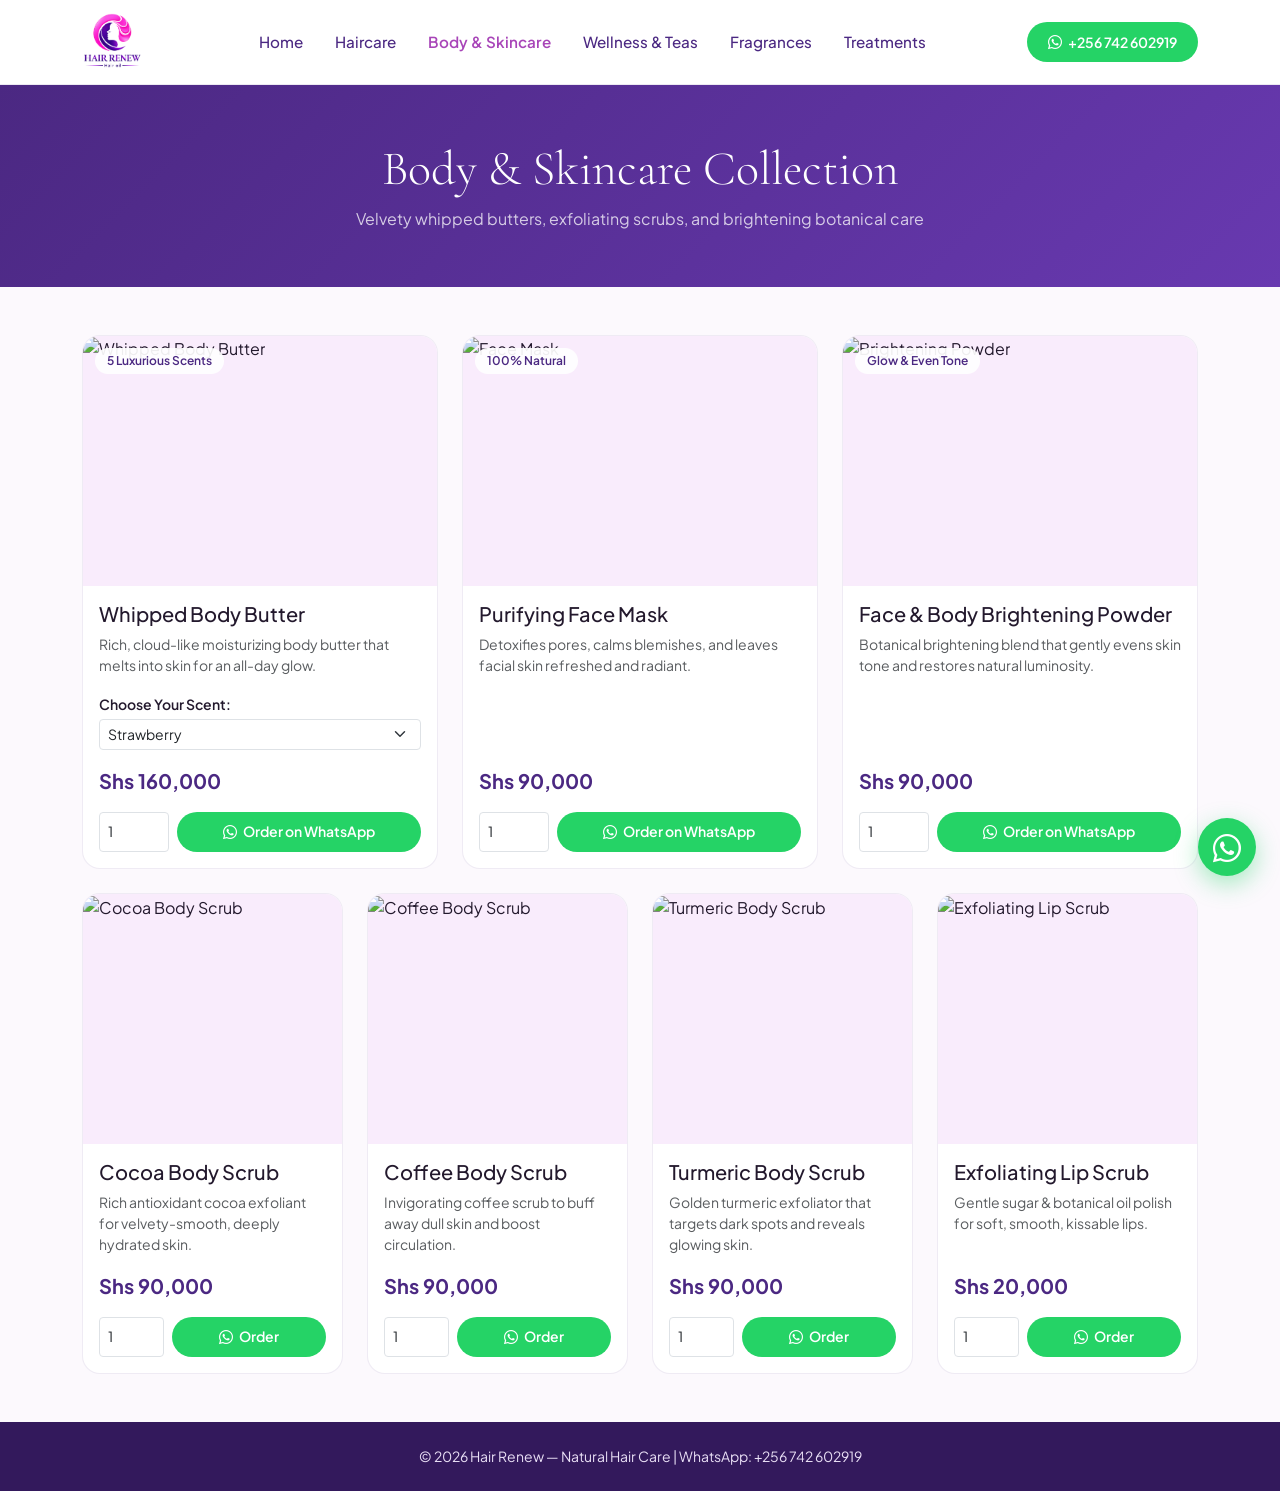
==== body-skin.html @ 9b9967f2 "Began the development of the website" ====
<!DOCTYPE html>
<html lang="en">
<head>
  <meta charset="UTF-8" />
  <meta name="viewport" content="width=device-width, initial-scale=1.0" />
  <title>Body & Skincare | Hair Renew</title>
  <link href="https://cdn.jsdelivr.net/npm/bootstrap@5.3.3/dist/css/bootstrap.min.css" rel="stylesheet" />
  <link href="https://cdn.jsdelivr.net/npm/bootstrap-icons@1.11.3/font/bootstrap-icons.css" rel="stylesheet" />
  <link rel="stylesheet" href="assets/css/style.css" />
</head>
<body>

  <nav class="navbar navbar-expand-lg sticky-top">
    <div class="container">
      <a class="navbar-brand" href="index.html"><img src="assets/images/logo.png" alt="Hair Renew Logo" /></a>
      <button class="navbar-toggler" type="button" data-bs-toggle="collapse" data-bs-target="#mainNav">
        <span class="navbar-toggler-icon"></span>
      </button>
      <div class="collapse navbar-collapse" id="mainNav">
        <ul class="navbar-nav mx-auto">
          <li class="nav-item"><a class="nav-link" href="index.html">Home</a></li>
          <li class="nav-item"><a class="nav-link" href="haircare.html">Haircare</a></li>
          <li class="nav-item"><a class="nav-link active" href="body-skin.html">Body & Skincare</a></li>
          <li class="nav-item"><a class="nav-link" href="wellness.html">Wellness & Teas</a></li>
          <li class="nav-item"><a class="nav-link" href="fragrances.html">Fragrances</a></li>
          <li class="nav-item"><a class="nav-link" href="treatments.html">Treatments</a></li>
        </ul>
        <a href="https://wa.me/256742602919" target="_blank" class="btn btn-whatsapp btn-sm"><i class="bi bi-whatsapp me-1"></i> +256 742 602919</a>
      </div>
    </div>
  </nav>

  <header class="page-header">
    <div class="container">
      <h1 class="display-5">Body & Skincare Collection</h1>
      <p class="mb-0 opacity-75">Velvety whipped butters, exfoliating scrubs, and brightening botanical care</p>
    </div>
  </header>

  <section class="py-5">
    <div class="container">
      <div class="row g-4">

        <!-- Whipped Body Butter (5 Scents) -->
        <div class="col-md-6 col-lg-4">
          <div class="product-card">
            <div class="product-img-wrap">
              <span class="badge-natural">5 Luxurious Scents</span>
              <img src="https://images.unsplash.com/photo-1615397349754-cfa2066a298e?auto=format&fit=crop&w=700&q=80" alt="Whipped Body Butter" />
            </div>
            <div class="p-3 d-flex flex-column flex-grow-1">
              <h5>Whipped Body Butter</h5>
              <p class="text-muted small">Rich, cloud-like moisturizing body butter that melts into skin for an all-day glow.</p>
              <div class="mb-3">
                <label class="form-label small fw-semibold mb-1">Choose Your Scent:</label>
                <select class="form-select form-select-sm variant-scent-select">
                  <option value="Strawberry">Strawberry</option>
                  <option value="Mango">Mango</option>
                  <option value="Vanilla">Vanilla</option>
                  <option value="Baby Powder">Baby Powder</option>
                  <option value="French Rose">French Rose</option>
                </select>
              </div>
              <div class="price-tag mb-3">Shs 160,000</div>
              <div class="d-flex gap-2 mt-auto">
                <input type="number" class="form-control form-control-sm product-qty" value="1" min="1" style="width: 70px;" />
                <button class="btn btn-whatsapp btn-sm flex-grow-1 order-wa-btn" data-product="Whipped Body Butter" data-price="160000">
                  <i class="bi bi-whatsapp me-1"></i> Order on WhatsApp
                </button>
              </div>
            </div>
          </div>
        </div>

        <!-- Face Mask -->
        <div class="col-md-6 col-lg-4">
          <div class="product-card">
            <div class="product-img-wrap">
              <span class="badge-natural">100% Natural</span>
              <img src="https://images.unsplash.com/photo-1596755094514-f87e34085b2c?auto=format&fit=crop&w=700&q=80" alt="Face Mask" />
            </div>
            <div class="p-3 d-flex flex-column flex-grow-1">
              <h5>Purifying Face Mask</h5>
              <p class="text-muted small">Detoxifies pores, calms blemishes, and leaves facial skin refreshed and radiant.</p>
              <div class="price-tag mb-3 mt-auto">Shs 90,000</div>
              <div class="d-flex gap-2">
                <input type="number" class="form-control form-control-sm product-qty" value="1" min="1" style="width: 70px;" />
                <button class="btn btn-whatsapp btn-sm flex-grow-1 order-wa-btn" data-product="Face Mask" data-price="90000">
                  <i class="bi bi-whatsapp me-1"></i> Order on WhatsApp
                </button>
              </div>
            </div>
          </div>
        </div>

        <!-- Face & Body Brightening Powder -->
        <div class="col-md-6 col-lg-4">
          <div class="product-card">
            <div class="product-img-wrap">
              <span class="badge-natural">Glow & Even Tone</span>
              <img src="https://images.unsplash.com/photo-1608248597279-f99d160bfcbc?auto=format&fit=crop&w=700&q=80" alt="Brightening Powder" />
            </div>
            <div class="p-3 d-flex flex-column flex-grow-1">
              <h5>Face & Body Brightening Powder</h5>
              <p class="text-muted small">Botanical brightening blend that gently evens skin tone and restores natural luminosity.</p>
              <div class="price-tag mb-3 mt-auto">Shs 90,000</div>
              <div class="d-flex gap-2">
                <input type="number" class="form-control form-control-sm product-qty" value="1" min="1" style="width: 70px;" />
                <button class="btn btn-whatsapp btn-sm flex-grow-1 order-wa-btn" data-product="Face & Body Brightening Powder" data-price="90000">
                  <i class="bi bi-whatsapp me-1"></i> Order on WhatsApp
                </button>
              </div>
            </div>
          </div>
        </div>

        <!-- Cocoa Body Scrub -->
        <div class="col-md-6 col-lg-3">
          <div class="product-card">
            <div class="product-img-wrap">
              <img src="https://images.unsplash.com/photo-1601049541289-9b1b7bbbfe19?auto=format&fit=crop&w=600&q=80" alt="Cocoa Body Scrub" />
            </div>
            <div class="p-3 d-flex flex-column flex-grow-1">
              <h5>Cocoa Body Scrub</h5>
              <p class="text-muted small">Rich antioxidant cocoa exfoliant for velvety-smooth, deeply hydrated skin.</p>
              <div class="price-tag mb-3 mt-auto">Shs 90,000</div>
              <div class="d-flex gap-2">
                <input type="number" class="form-control form-control-sm product-qty" value="1" min="1" style="width: 65px;" />
                <button class="btn btn-whatsapp btn-sm flex-grow-1 order-wa-btn" data-product="Cocoa Body Scrub" data-price="90000">
                  <i class="bi bi-whatsapp me-1"></i> Order
                </button>
              </div>
            </div>
          </div>
        </div>

        <!-- Coffee Body Scrub -->
        <div class="col-md-6 col-lg-3">
          <div class="product-card">
            <div class="product-img-wrap">
              <img src="https://images.unsplash.com/photo-1559056199-641a0ac8b55e?auto=format&fit=crop&w=600&q=80" alt="Coffee Body Scrub" />
            </div>
            <div class="p-3 d-flex flex-column flex-grow-1">
              <h5>Coffee Body Scrub</h5>
              <p class="text-muted small">Invigorating coffee scrub to buff away dull skin and boost circulation.</p>
              <div class="price-tag mb-3 mt-auto">Shs 90,000</div>
              <div class="d-flex gap-2">
                <input type="number" class="form-control form-control-sm product-qty" value="1" min="1" style="width: 65px;" />
                <button class="btn btn-whatsapp btn-sm flex-grow-1 order-wa-btn" data-product="Coffee Body Scrub" data-price="90000">
                  <i class="bi bi-whatsapp me-1"></i> Order
                </button>
              </div>
            </div>
          </div>
        </div>

        <!-- Turmeric Body Scrub -->
        <div class="col-md-6 col-lg-3">
          <div class="product-card">
            <div class="product-img-wrap">
              <img src="https://images.unsplash.com/photo-1615485290382-441e4d049cb5?auto=format&fit=crop&w=600&q=80" alt="Turmeric Body Scrub" />
            </div>
            <div class="p-3 d-flex flex-column flex-grow-1">
              <h5>Turmeric Body Scrub</h5>
              <p class="text-muted small">Golden turmeric exfoliator that targets dark spots and reveals glowing skin.</p>
              <div class="price-tag mb-3 mt-auto">Shs 90,000</div>
              <div class="d-flex gap-2">
                <input type="number" class="form-control form-control-sm product-qty" value="1" min="1" style="width: 65px;" />
                <button class="btn btn-whatsapp btn-sm flex-grow-1 order-wa-btn" data-product="Turmeric Body Scrub" data-price="90000">
                  <i class="bi bi-whatsapp me-1"></i> Order
                </button>
              </div>
            </div>
          </div>
        </div>

        <!-- Exfoliating Lip Scrub -->
        <div class="col-md-6 col-lg-3">
          <div class="product-card">
            <div class="product-img-wrap">
              <img src="https://images.unsplash.com/photo-1586495777744-4413f21062fa?auto=format&fit=crop&w=600&q=80" alt="Exfoliating Lip Scrub" />
            </div>
            <div class="p-3 d-flex flex-column flex-grow-1">
              <h5>Exfoliating Lip Scrub</h5>
              <p class="text-muted small">Gentle sugar & botanical oil polish for soft, smooth, kissable lips.</p>
              <div class="price-tag mb-3 mt-auto">Shs 20,000</div>
              <div class="d-flex gap-2">
                <input type="number" class="form-control form-control-sm product-qty" value="1" min="1" style="width: 65px;" />
                <button class="btn btn-whatsapp btn-sm flex-grow-1 order-wa-btn" data-product="Exfoliating Lip Scrub" data-price="20000">
                  <i class="bi bi-whatsapp me-1"></i> Order
                </button>
              </div>
            </div>
          </div>
        </div>

      </div>
    </div>
  </section>

  <footer class="py-4 text-center">
    <div class="container">
      <p class="small mb-0">&copy; 2026 Hair Renew — Natural Hair Care | WhatsApp: +256 742 602919</p>
    </div>
  </footer>

  <a href="https://wa.me/256742602919" target="_blank" class="floating-wa"><i class="bi bi-whatsapp"></i></a>
  <script src="https://cdn.jsdelivr.net/npm/bootstrap@5.3.3/dist/js/bootstrap.bundle.min.js"></script>
  <script src="assets/js/app.js"></script>
</body>
</html>
---- assets/css/style.css ----
@import url('https://fonts.googleapis.com/css2?family=Cormorant+Garamond:ital,wght@0,500;0,600;0,700;1,500&family=Plus+Jakarta+Sans:wght@300;400;500;600&display=swap');

:root {
  --brand-plum: #4B2882;
  --brand-plum-dark: #33195c;
  --brand-lilac: #E598F2;
  --brand-lilac-soft: #f9ecfc;
  --brand-gold: #C5A059;
  --bg-cream: #FCF9FD;
  --text-dark: #23192D;
  --text-muted: #6A5D78;
}

body {
  font-family: 'Plus Jakarta Sans', sans-serif;
  background-color: var(--bg-cream);
  color: var(--text-dark);
  overflow-x: hidden;
}

h1, h2, h3, h4, .brand-font {
  font-family: 'Cormorant Garamond', serif;
  font-weight: 700;
}

/* Navbar */
.navbar {
  background-color: rgba(255, 255, 255, 0.96);
  backdrop-filter: blur(10px);
  border-bottom: 1px solid rgba(75, 40, 130, 0.1);
}

.navbar-brand img {
  height: 58px;
  width: auto;
  object-fit: contain;
}

.nav-link {
  color: var(--brand-plum) !important;
  font-weight: 500;
  font-size: 0.95rem;
  padding: 0.5rem 1rem !important;
  transition: color 0.2s ease;
}

.nav-link:hover, .nav-link.active {
  color: #a845b8 !important;
  font-weight: 600;
}

/* Buttons */
.btn-plum {
  background-color: var(--brand-plum);
  color: #fff;
  border-radius: 50px;
  padding: 0.65rem 1.6rem;
  font-weight: 500;
  border: 1px solid var(--brand-plum);
  transition: all 0.25s ease;
}

.btn-plum:hover {
  background-color: var(--brand-plum-dark);
  color: #fff;
  transform: translateY(-2px);
  box-shadow: 0 8px 20px rgba(75, 40, 130, 0.22);
}

.btn-whatsapp {
  background-color: #25D366;
  color: #fff;
  border-radius: 50px;
  padding: 0.6rem 1.3rem;
  font-weight: 600;
  border: none;
  transition: all 0.25s ease;
}

.btn-whatsapp:hover {
  background-color: #1ebe5d;
  color: #fff;
  transform: translateY(-2px);
  box-shadow: 0 6px 16px rgba(37, 211, 102, 0.28);
}

/* Hero Banner */
.hero-section {
  background: linear-gradient(135deg, #f8e8fc 0%, #ffffff 55%, #f1e6fa 100%);
  padding: 5rem 0;
  border-bottom: 1px solid rgba(75, 40, 130, 0.08);
}

.page-header {
  background: linear-gradient(135deg, var(--brand-plum) 0%, #6839b0 100%);
  color: #fff;
  padding: 3.5rem 0;
  text-align: center;
}

/* Trust Badges */
.trust-bar {
  background-color: #fff;
  border-bottom: 1px solid rgba(75, 40, 130, 0.08);
}

/* Product Cards */
.product-card {
  background: #fff;
  border: 1px solid rgba(75, 40, 130, 0.09);
  border-radius: 18px;
  overflow: hidden;
  transition: all 0.3s ease;
  height: 100%;
  display: flex;
  flex-direction: column;
}

.product-card:hover {
  transform: translateY(-6px);
  box-shadow: 0 14px 32px rgba(75, 40, 130, 0.1);
  border-color: var(--brand-lilac);
}

.product-img-wrap {
  height: 250px;
  overflow: hidden;
  background-color: var(--brand-lilac-soft);
  position: relative;
}

.product-img-wrap img {
  width: 100%;
  height: 100%;
  object-fit: cover;
  transition: transform 0.4s ease;
}

.product-card:hover .product-img-wrap img {
  transform: scale(1.05);
}

.badge-natural {
  position: absolute;
  top: 12px;
  left: 12px;
  background: rgba(255, 255, 255, 0.92);
  color: var(--brand-plum);
  font-size: 0.75rem;
  font-weight: 600;
  padding: 4px 12px;
  border-radius: 50px;
}

.price-tag {
  font-size: 1.25rem;
  font-weight: 700;
  color: var(--brand-plum);
}

/* Floating WhatsApp Button */
.floating-wa {
  position: fixed;
  bottom: 24px;
  right: 24px;
  background-color: #25D366;
  color: #fff;
  width: 58px;
  height: 58px;
  border-radius: 50%;
  display: flex;
  align-items: center;
  justify-content: center;
  font-size: 1.75rem;
  box-shadow: 0 8px 24px rgba(37, 211, 102, 0.4);
  z-index: 1050;
  text-decoration: none;
  transition: transform 0.25s ease;
}

.floating-wa:hover {
  transform: scale(1.1);
  color: #fff;
}

/* Footer */
footer {
  background-color: var(--brand-plum-dark);
  color: #e9dff5;
}
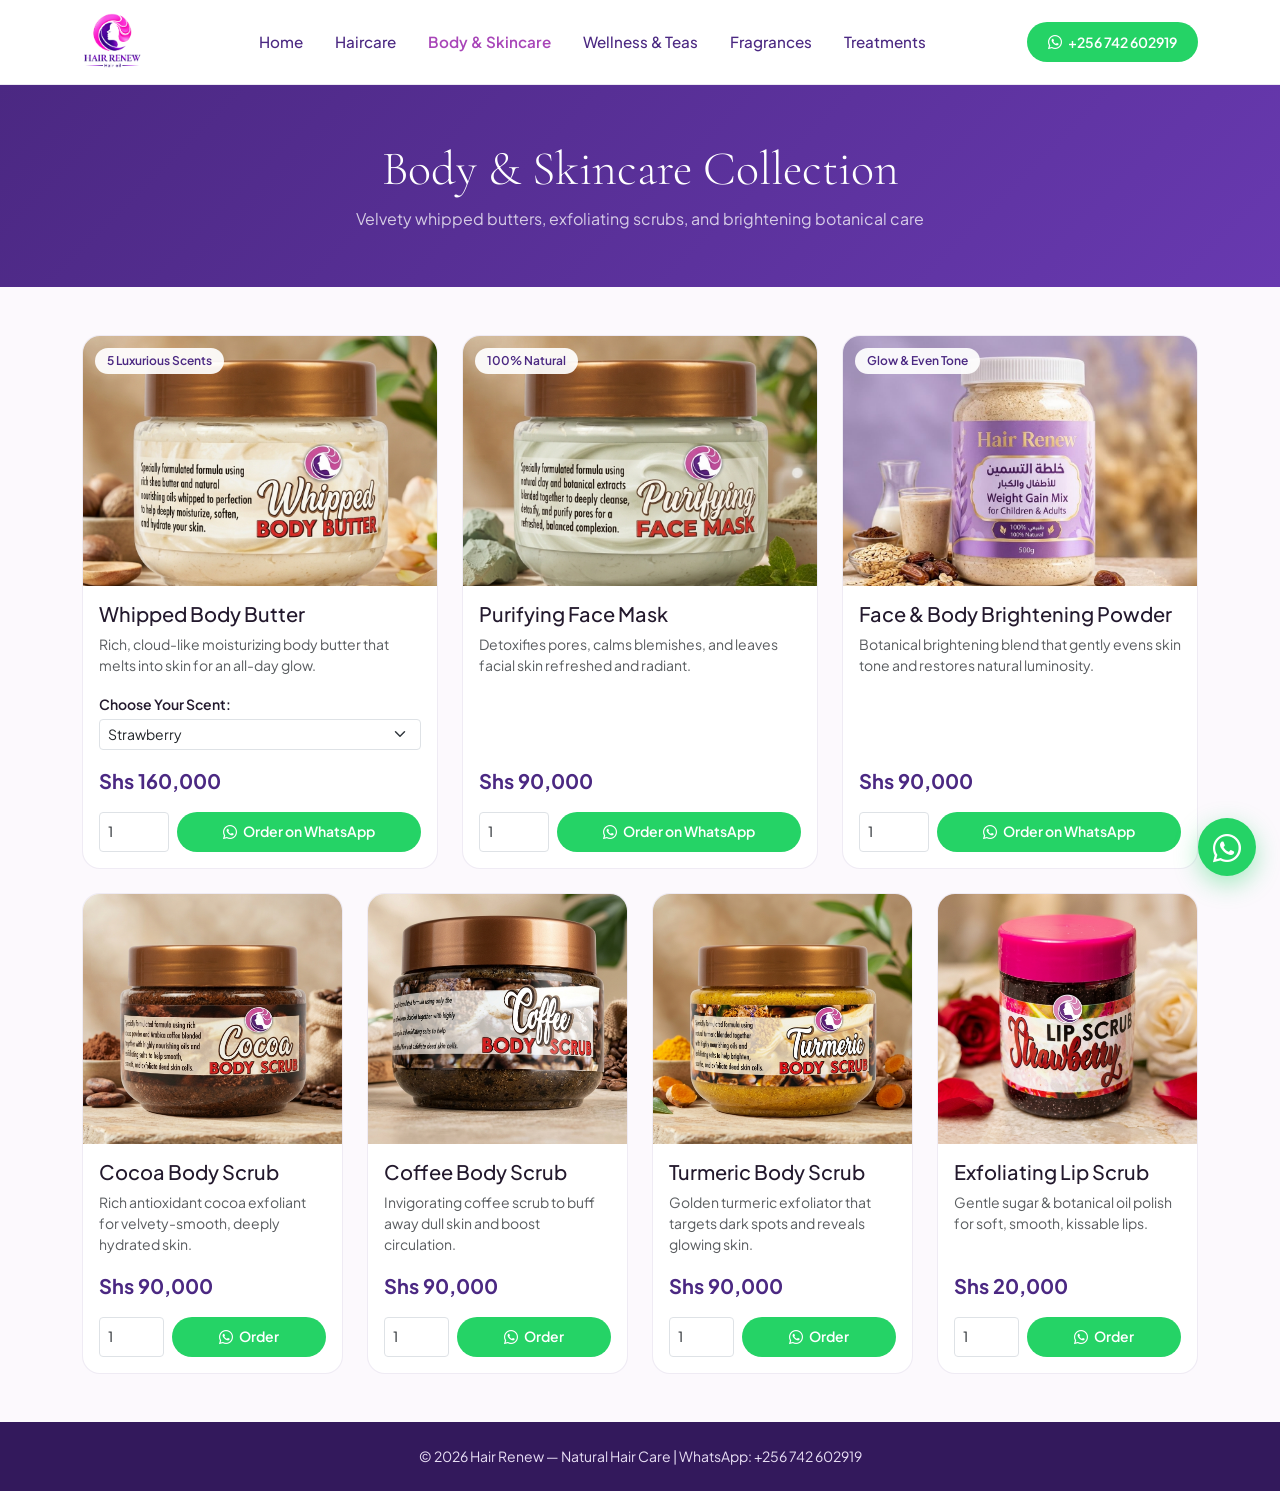
==== commit b6384c47: "Added more pictures" ====
--- a/body-skin.html
+++ b/body-skin.html
@@ -46,7 +46,7 @@
           <div class="product-card">
             <div class="product-img-wrap">
               <span class="badge-natural">5 Luxurious Scents</span>
-              <img src="https://images.unsplash.com/photo-1615397349754-cfa2066a298e?auto=format&fit=crop&w=700&q=80" alt="Whipped Body Butter" />
+              <img src="assets/images/whipped-body-butter.jpeg" alt="Whipped Body Butter" />
             </div>
             <div class="p-3 d-flex flex-column flex-grow-1">
               <h5>Whipped Body Butter</h5>
@@ -77,7 +77,7 @@
           <div class="product-card">
             <div class="product-img-wrap">
               <span class="badge-natural">100% Natural</span>
-              <img src="https://images.unsplash.com/photo-1596755094514-f87e34085b2c?auto=format&fit=crop&w=700&q=80" alt="Face Mask" />
+              <img src="assets/images/purifying-face-mask.jpeg" alt="Face Mask" />
             </div>
             <div class="p-3 d-flex flex-column flex-grow-1">
               <h5>Purifying Face Mask</h5>
@@ -98,7 +98,7 @@
           <div class="product-card">
             <div class="product-img-wrap">
               <span class="badge-natural">Glow & Even Tone</span>
-              <img src="https://images.unsplash.com/photo-1608248597279-f99d160bfcbc?auto=format&fit=crop&w=700&q=80" alt="Brightening Powder" />
+              <img src="assets/images/weight-gain-mix.jpeg" alt="Brightening Powder" />
             </div>
             <div class="p-3 d-flex flex-column flex-grow-1">
               <h5>Face & Body Brightening Powder</h5>
@@ -118,7 +118,7 @@
         <div class="col-md-6 col-lg-3">
           <div class="product-card">
             <div class="product-img-wrap">
-              <img src="https://images.unsplash.com/photo-1601049541289-9b1b7bbbfe19?auto=format&fit=crop&w=600&q=80" alt="Cocoa Body Scrub" />
+              <img src="assets/images/cocoa-body-scrub.jpeg" alt="Cocoa Body Scrub" />
             </div>
             <div class="p-3 d-flex flex-column flex-grow-1">
               <h5>Cocoa Body Scrub</h5>
@@ -138,7 +138,7 @@
         <div class="col-md-6 col-lg-3">
           <div class="product-card">
             <div class="product-img-wrap">
-              <img src="https://images.unsplash.com/photo-1559056199-641a0ac8b55e?auto=format&fit=crop&w=600&q=80" alt="Coffee Body Scrub" />
+              <img src="assets/images/coffee-body-scrub.jpeg" alt="Coffee Body Scrub" />
             </div>
             <div class="p-3 d-flex flex-column flex-grow-1">
               <h5>Coffee Body Scrub</h5>
@@ -158,7 +158,7 @@
         <div class="col-md-6 col-lg-3">
           <div class="product-card">
             <div class="product-img-wrap">
-              <img src="https://images.unsplash.com/photo-1615485290382-441e4d049cb5?auto=format&fit=crop&w=600&q=80" alt="Turmeric Body Scrub" />
+              <img src="assets/images/turmeric-body-scrub.jpeg" alt="Turmeric Body Scrub" />
             </div>
             <div class="p-3 d-flex flex-column flex-grow-1">
               <h5>Turmeric Body Scrub</h5>
@@ -178,7 +178,7 @@
         <div class="col-md-6 col-lg-3">
           <div class="product-card">
             <div class="product-img-wrap">
-              <img src="https://images.unsplash.com/photo-1586495777744-4413f21062fa?auto=format&fit=crop&w=600&q=80" alt="Exfoliating Lip Scrub" />
+              <img src="assets/images/exfoliating-lip-scrub.jpeg" alt="Exfoliating Lip Scrub" />
             </div>
             <div class="p-3 d-flex flex-column flex-grow-1">
               <h5>Exfoliating Lip Scrub</h5>
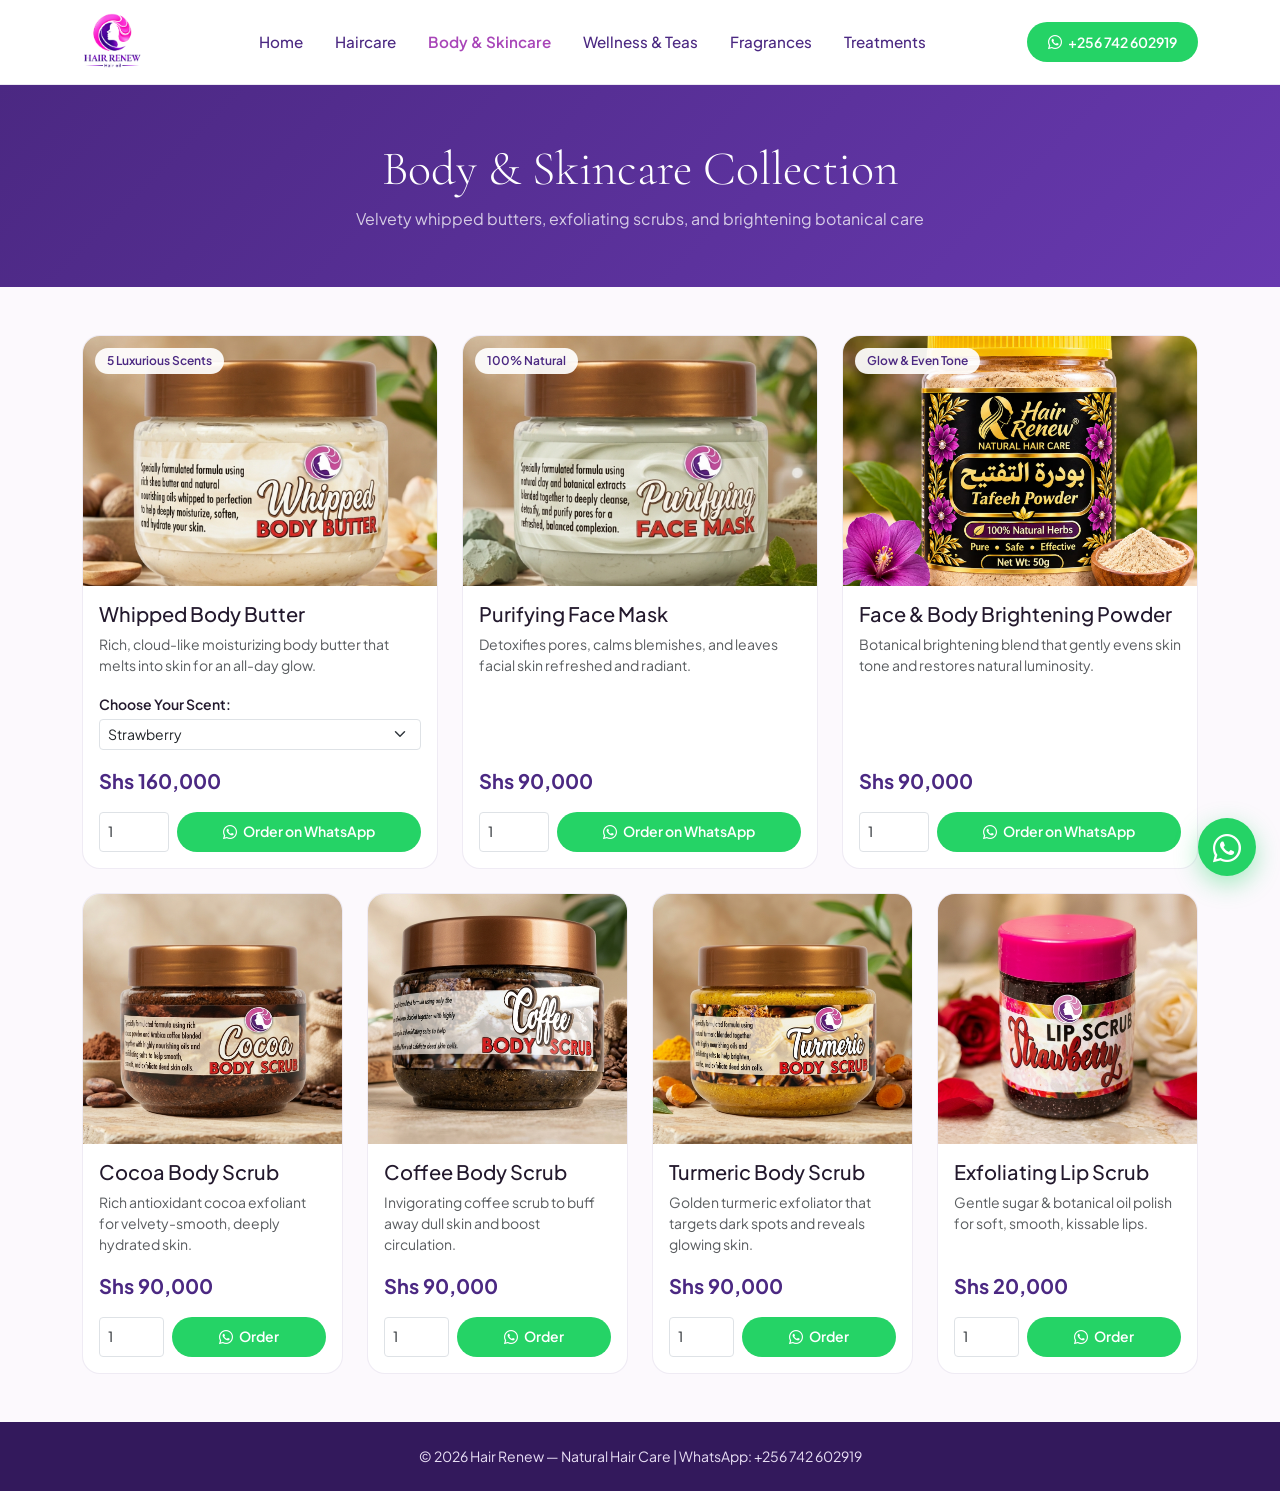
==== commit b09af082: "More more pictures" ====
--- a/body-skin.html
+++ b/body-skin.html
@@ -98,7 +98,7 @@
           <div class="product-card">
             <div class="product-img-wrap">
               <span class="badge-natural">Glow & Even Tone</span>
-              <img src="assets/images/weight-gain-mix.jpeg" alt="Brightening Powder" />
+              <img src="assets/images/tafeeh-body.jpeg" alt="Brightening Powder" />
             </div>
             <div class="p-3 d-flex flex-column flex-grow-1">
               <h5>Face & Body Brightening Powder</h5>
